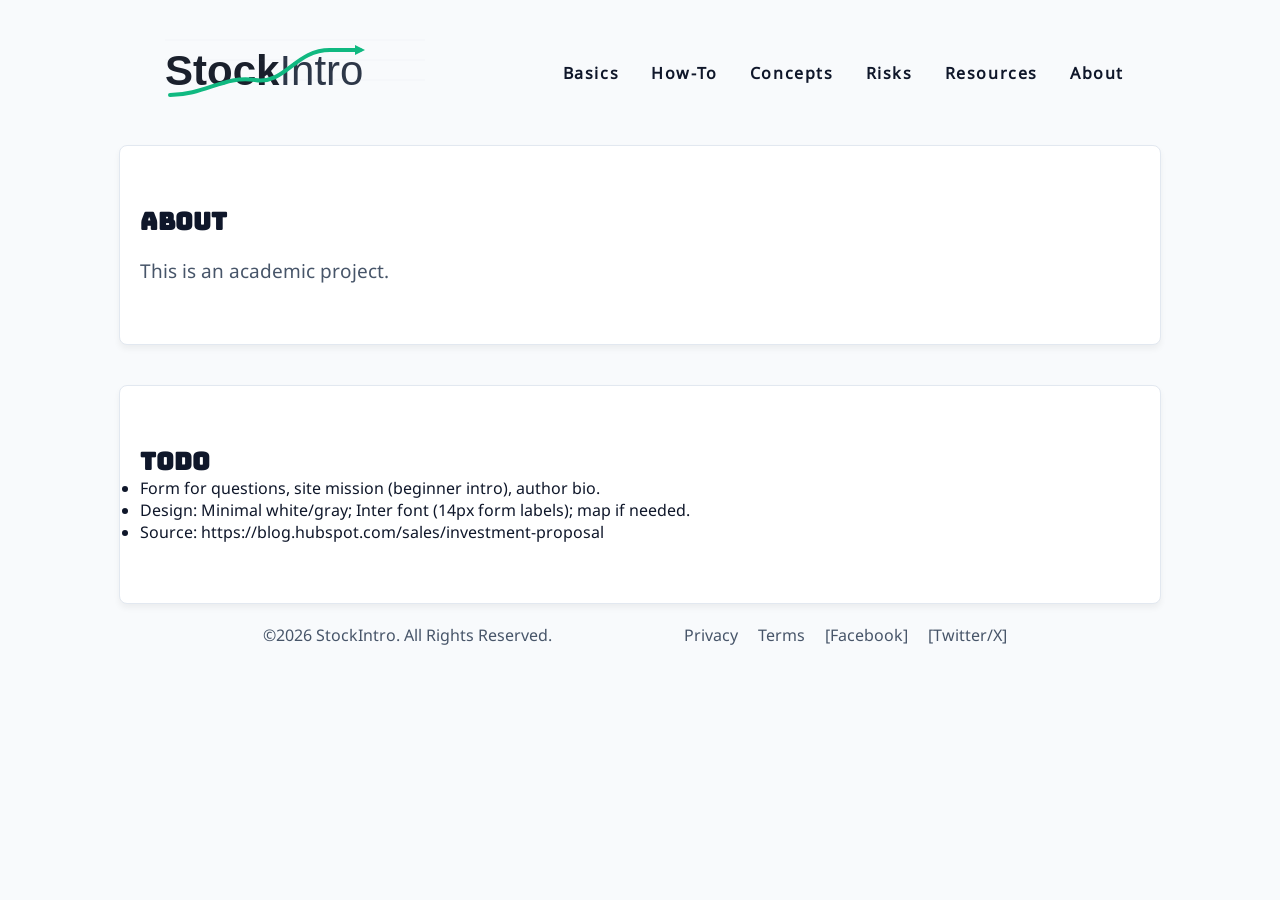
==== about.html @ 41132e2c "add meta to each page" ====
<!doctype html>
<html lang="en-us">
    <head>
        <meta charset="UTF-8" />
        <meta name="viewport" content="width=device-width, initial-scale=1.0" />
        <meta name="description" content="About StockIntro - our origins and where to find us." />
        <meta name="keywords" content="stock trading,intro to stock trading,about,about us" />
        <title>StockInto - About</title>
        <link rel="preload" href="fonts/NotoSans-Regular.woff2" as="font" type="font/woff2" crossorigin />
        <link rel="preload" href="fonts/Bungee-Regular.woff2" as="font" type="font/woff2" crossorigin />
        <link rel="stylesheet" href="css/style.css" />
    </head>
    <body>
        <!-- Header Section -->
        <header>
            <a href="index.html"><img src="images/logo.svg" id="logo" alt="StockIntro" /></a>
            <nav>
                <!-- Navigation Section -->
                <ul>
                    <li><a href="basics.html">Basics</a></li>
                    <li><a href="how-to.html">How-To</a></li>
                    <li><a href="concepts.html">Concepts</a></li>
                    <li><a href="risks.html">Risks</a></li>
                    <li><a href="resources.html">Resources</a></li>
                    <li><a href="about.html">About</a></li>
                </ul>
            </nav>
        </header>
        <main>
            <section class="content">
                <h1>About</h1>
                <p>This is an academic project.</p>
            </section>
            <section class="content-spacer"></section>
            <section class="content">
                <h1>TODO</h1>
                <ul>
                    <li>
                        Form for questions, site mission (beginner intro), author bio.                    </li>
                    <li>
                        Design: Minimal white/gray; Inter font (14px form labels); map if needed.                    </li>
                    <li>
                        Source: https://blog.hubspot.com/sales/investment-proposal                     </li>
                </ul>
            </section>
        </main>
        <footer>
            <p>&copy;2026 StockIntro. All Rights Reserved.</p>
            <ul>
                <li><a href="privacy.html">Privacy</a></li>
                <li><a href="terms.html">Terms</a></li>
                <li><a href="#">[Facebook]</a></li>
                <li><a href="#">[Twitter/X]</a></li>
            </ul>
        </footer>
    </body>
</html>
---- css/style.css ----
/*
    Remove all default padding
*/
* {
    padding: 0;
    margin: 0;
}

:root {
    /* Theme Colours */
    --bg-color: #f8fafc;
    --card-bg: #ffffff;
    --text-primary: #0f172a;
    --text-secondary: #475569;
    --accent-primary: #059669; /* Emerald Green */
    --accent-secondary: #1d4ed8; /* Strong Blue */
    --border-color: #e2e8f0;

    /* Container Sizes */
    --ct-max-width: 1000px;
    --ct-padding: 20px;
    --ct-max-width-without-padding: calc(
        var(--ct-max-width) + var(--ct-padding) * 2
    ); /* add the left & right padding */
}

@font-face {
    font-family: "Noto Sans";
    src:
        url("../fonts/NotoSans-Regular.woff2") format("woff2"),
        url("../fonts/NotoSans-Regular.woff") format("woff");
    font-weight: normal;
    font-style: normal;
    font-display: swap;
}

@font-face {
    font-family: "Bungee";
    src:
        url("../fonts/Bungee-Regular.woff2") format("woff2"),
        url("../fonts/Bungee-Regular.woff") format("woff");
    font-weight: normal;
    font-style: normal;
    font-display: swap;
}

html,
body {
    height: 100vh; /* Use viewport height */
    overflow: auto; /* Prevents scrollbars initially, also prevents overscrolling on MacOS (shows white background) */
    box-sizing: border-box;
}

body {
    font-family: "Noto Sans", sans-serif;
    font-size: 16px;
    background: var(--bg-color);
    color: var(--text-primary);
    height: 100%;
}

header,
main > section,
footer {
    max-width: var(--ct-max-width);
    margin: auto;
    padding: var(--ct-padding);
}

header {
    display: flex;
    justify-content: space-between;
    align-items: center;
}

#logo {
    margin: 0 0 0 5px;
}

nav ul {
    display: flex;
    list-style-type: none;
}

nav li {
    display: block;
    padding: 1em;
}

nav a {
    color: var(--text-primary);
    font-weight: bold;
    text-decoration: none;
    letter-spacing: 0.1em;
}

nav a:hover {
    color: var(--accent-secondary);
}

/*
    On smaller screens, move the logo above on it's own line
*/
@media screen and (min-width: 390px) and (max-width: 767px) {
    header > nav {
        flex-direction: column;
    }
}

#hero {
    text-align: center;
    padding: 60px var(--ct-padding);
    border: 1px solid var(--border-color);
    border-radius: 8px;
    background: var(--card-bg);
    box-shadow: 0 4px 6px rgba(0, 0, 0, 0.05);
}

#hero p {
    margin-top: var(--ct-padding);
    font-size: 1.5em;
    color: var(--text-secondary);
}

#hero-links {
    margin-top: var(--ct-padding);
    display: flex;
    justify-content: space-evenly;
}

#hero-links a {
    text-decoration: none;
    color: var(--accent-primary);
    border: 1px solid var(--accent-primary);
    border-radius: 6px;
    padding: 10px 20px;
    font-size: 1.2em;
    transition: all 0.2s ease;
}

#hero-links a:hover {
    background-color: var(--accent-primary);
    color: #ffffff;
}

#hero-risk-btn {
    color: red;
    border-color: orange;
}
#hero-risk-btn:hover {
    background-color: pink !important;
    color: #000 !important;
    border-color: red !important;
}
#hero-risk-btn:hover span {
    color: #000 !important;
}

/*
 * Using class for content, because we can have multiple generic blocks of content
 */
.content {
    text-align: justify;
    padding: 60px var(--ct-padding);
    border: 1px solid var(--border-color);
    border-radius: 8px;
    background: var(--card-bg);
    box-shadow: 0 4px 6px rgba(0, 0, 0, 0.05);
}

.content p {
    margin-top: var(--ct-padding);
    font-size: 1.2em;
    color: var(--text-secondary);
}

.content-spacer {
    height: var(--ct-padding / 2);
}

h1 {
    font-family: "Bungee", sans-serif;
}

.teasers {
    padding: 0;
    max-width: var(--ct-max-width-without-padding);
    margin: var(--ct-padding) auto;
}

.teasers ul {
    display: flex;
    list-style: none;
    justify-content: space-between;
    gap: 20px;
}

.teasers li {
    border: 1px solid var(--border-color);
    border-radius: 8px;
    padding: var(--ct-padding);
    background: var(--card-bg);
    box-shadow: 0 4px 6px rgba(0, 0, 0, 0.05);
    flex: 1;
    display: flex;
    flex-direction: column;
    justify-content: space-between; /* ensures button pushes to bottom */
}

.teasers h2 {
    text-align: left;
}

.teasers p {
    text-align: left;
    color: var(--text-secondary);
    margin: 10px 0 20px 0;
}

.teasers a {
    display: inline-block;
    align-self: flex-start;
    font-family: "Bungee", sans-serif;
    text-decoration: none;
    color: #ffffff;
    padding: 10px 20px;
    border: none;
    border-radius: 6px;
    background: var(--accent-primary);
    transition: background-color 0.2s;
}

.teasers a:hover {
    background: lightslategray;
}

footer {
    display: flex;
    justify-content: space-evenly;
}

footer ul {
    display: flex;
    list-style: none;
}

footer li {
    margin: 0 10px;
}

footer p,
footer a {
    color: var(--text-secondary);
}

footer a {
    text-decoration: none;
}

footer a:hover {
    color: var(--text-primary);
    text-decoration: underline;
}
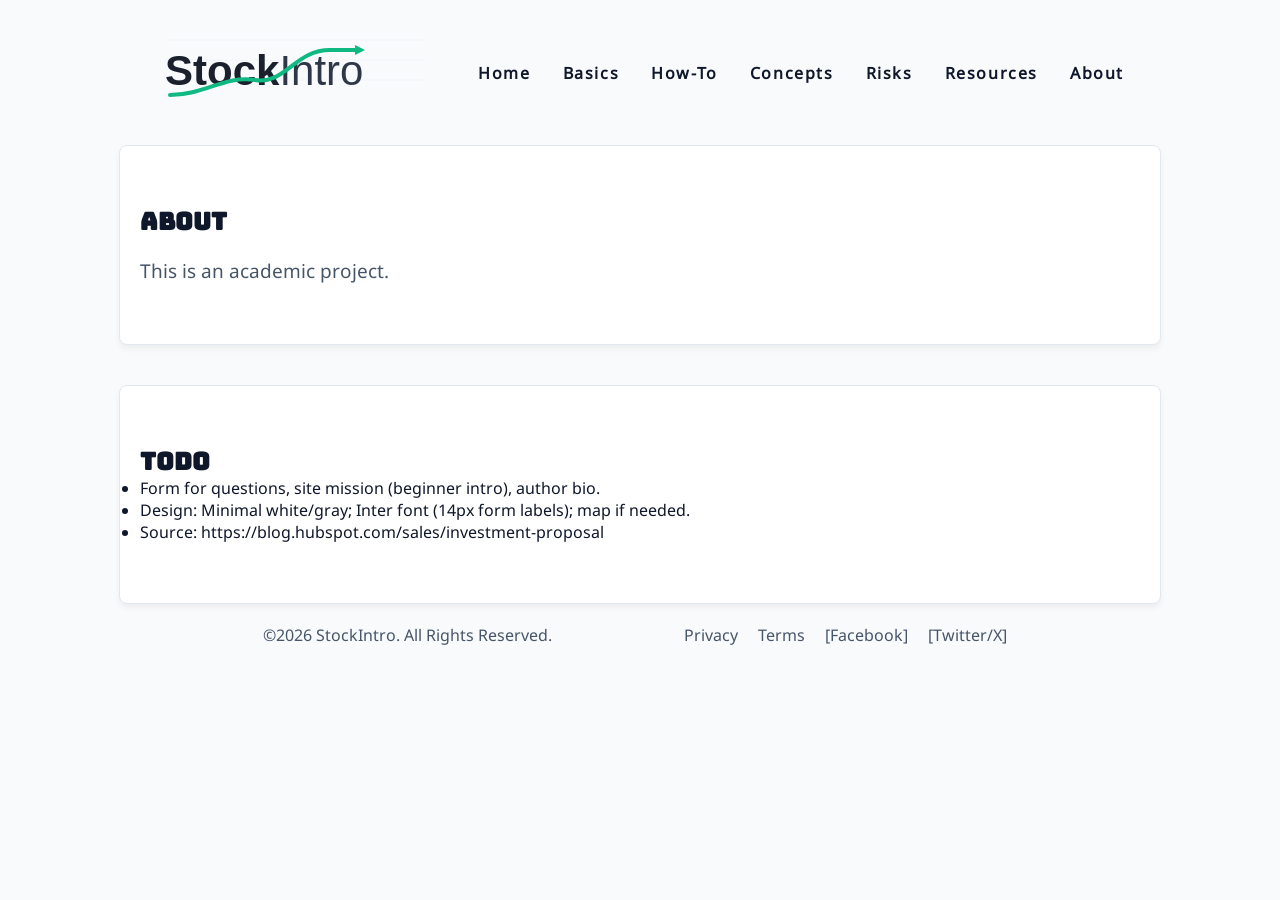
==== commit 6939b324: "replace div in index add home to nav" ====
--- a/about.html
+++ b/about.html
@@ -9,14 +9,17 @@
         <link rel="preload" href="fonts/NotoSans-Regular.woff2" as="font" type="font/woff2" crossorigin />
         <link rel="preload" href="fonts/Bungee-Regular.woff2" as="font" type="font/woff2" crossorigin />
         <link rel="stylesheet" href="css/style.css" />
+        <script src="js/site.js"></script>
     </head>
     <body>
         <!-- Header Section -->
         <header>
             <a href="index.html"><img src="images/logo.svg" id="logo" alt="StockIntro" /></a>
+            <section id="navfocus" onClick="toggleNavMenu()"><!-- Shows a gray background when small menu is toggled to focus the nav menu --></section>
             <nav>
                 <!-- Navigation Section -->
                 <ul>
+                    <li><a href="index.html">Home</a></li>
                     <li><a href="basics.html">Basics</a></li>
                     <li><a href="how-to.html">How-To</a></li>
                     <li><a href="concepts.html">Concepts</a></li>
@@ -25,6 +28,7 @@
                     <li><a href="about.html">About</a></li>
                 </ul>
             </nav>
+            <span id="hamburger" onClick="toggleNavMenu()">&#8801;</span>
         </header>
         <main>
             <section class="content">
--- a/css/style.css
+++ b/css/style.css
@@ -98,48 +98,112 @@
     color: var(--accent-secondary);
 }
 
+#navfocus {
+    position: absolute;
+    top: 0;
+    left: 0;
+    width: 100%;
+    height: 100%;
+    background: #000;
+    opacity: 0.25;
+    display: none;
+    cursor: pointer;
+}
+
+#hamburger {
+    display: none;
+    cursor: pointer;
+    font-size: 3em;
+}
+
 /*
     On smaller screens, move the logo above on it's own line
 */
-@media screen and (min-width: 390px) and (max-width: 767px) {
-    header > nav {
+@media screen and (max-width: 950px) {
+    header > nav ul {
+        display: none;
+        position: absolute;
+        top: 50%;
+        left: 50%;
+        transform: translateY(-50%) translateX(-50%); /* fix the positioning to account for own dimentions */
+        flex-direction: column;
+        background: white;
+        min-width: 200px;
+        border: 1px solid #000;
+    }
+    #hamburger {
+        display: inline-block;
+    }
+
+    /* make the columns wrap to a single row */
+    .teasers ul {
         flex-direction: column;
     }
 }
 
 #hero {
     text-align: center;
-    padding: 60px var(--ct-padding);
-    border: 1px solid var(--border-color);
-    border-radius: 8px;
-    background: var(--card-bg);
-    box-shadow: 0 4px 6px rgba(0, 0, 0, 0.05);
+    padding: 80px var(--ct-padding);
+    border-radius: 12px;
+    background: linear-gradient(135deg, #0f172a 0%, #064e3b 60%, #059669 100%);
+    box-shadow:
+        0 20px 60px rgba(5, 150, 105, 0.25),
+        0 4px 16px rgba(0, 0, 0, 0.3);
+    position: relative;
+    overflow: hidden;
+}
+
+/* Subtle grid pattern overlay */
+#hero::before {
+    content: "";
+    position: absolute;
+    inset: 0;
+    background-image:
+        linear-gradient(rgba(255, 255, 255, 0.04) 1px, transparent 1px),
+        linear-gradient(90deg, rgba(255, 255, 255, 0.04) 1px, transparent 1px);
+    background-size: 40px 40px;
+    pointer-events: none;
+}
+
+#hero h1 {
+    color: #ffffff;
+    position: relative;
 }
 
 #hero p {
     margin-top: var(--ct-padding);
     font-size: 1.5em;
-    color: var(--text-secondary);
+    color: rgba(255, 255, 255, 0.75);
+    position: relative;
 }
 
 #hero-links {
     margin-top: var(--ct-padding);
     display: flex;
     justify-content: space-evenly;
+    position: relative;
 }
 
 #hero-links a {
     text-decoration: none;
-    color: var(--accent-primary);
-    border: 1px solid var(--accent-primary);
+    color: #ffffff;
+    border: 1px solid rgba(255, 255, 255, 0.5);
     border-radius: 6px;
     padding: 10px 20px;
     font-size: 1.2em;
     transition: all 0.2s ease;
+    backdrop-filter: blur(4px);
+    background: rgba(255, 255, 255, 0.1);
+
+    /* align icon */
+    display: inline-flex;
+    align-items: center;
+    gap: 8px;
 }
 
 #hero-links a:hover {
-    background-color: var(--accent-primary);
+    background-color: rgba(255, 255, 255, 0.25);
+    border-color: #ffffff;
     color: #ffffff;
 }
 
@@ -154,6 +218,11 @@
 }
 #hero-risk-btn:hover span {
     color: #000 !important;
+}
+
+.icon-32 {
+    width: 32px;
+    height: 32px;
 }
 
 /*
@@ -178,6 +247,52 @@
     height: var(--ct-padding / 2);
 }
 
+#newsletter {
+    text-align: center;
+}
+
+#newsletter form {
+    display: flex;
+    justify-content: center;
+    gap: 10px;
+    margin-top: var(--ct-padding);
+    flex-wrap: wrap;
+}
+
+#newsletter input[type="email"] {
+    flex: 1;
+    max-width: 360px;
+    padding: 12px 16px;
+    border: 1.5px solid var(--border-color);
+    border-radius: 6px;
+    font-size: 1em;
+    font-family: inherit;
+    background: var(--bg-color);
+    color: var(--text-primary);
+    transition: border-color 0.2s;
+    outline: none;
+}
+
+#newsletter input[type="email"]:focus {
+    border-color: var(--accent-primary);
+}
+
+#newsletter input[type="submit"] {
+    padding: 12px 28px;
+    border: none;
+    border-radius: 6px;
+    background: var(--accent-primary);
+    color: #ffffff;
+    font-family: "Bungee", sans-serif;
+    font-size: 1em;
+    cursor: pointer;
+    transition: background 0.2s;
+}
+
+#newsletter input[type="submit"]:hover {
+    background: #047857;
+}
+
 h1 {
     font-family: "Bungee", sans-serif;
 }
@@ -218,20 +333,34 @@
 }
 
 .teasers a {
-    display: inline-block;
+    display: inline-flex;
+    align-items: center;
+    gap: 6px;
     align-self: flex-start;
     font-family: "Bungee", sans-serif;
     text-decoration: none;
-    color: #ffffff;
-    padding: 10px 20px;
-    border: none;
+    color: var(--accent-primary);
+    padding: 8px 18px;
+    border: 1.5px solid var(--accent-primary);
     border-radius: 6px;
+    background: transparent;
+    font-size: 0.9em;
+    letter-spacing: 0.03em;
+    transition: all 0.2s ease;
+}
+
+.teasers a::after {
+    content: "→";
+    transition: transform 0.2s ease;
+}
+
+.teasers a:hover {
     background: var(--accent-primary);
-    transition: background-color 0.2s;
-}
-
-.teasers a:hover {
-    background: lightslategray;
+    color: #ffffff;
+}
+
+.teasers a:hover::after {
+    transform: translateX(4px);
 }
 
 footer {
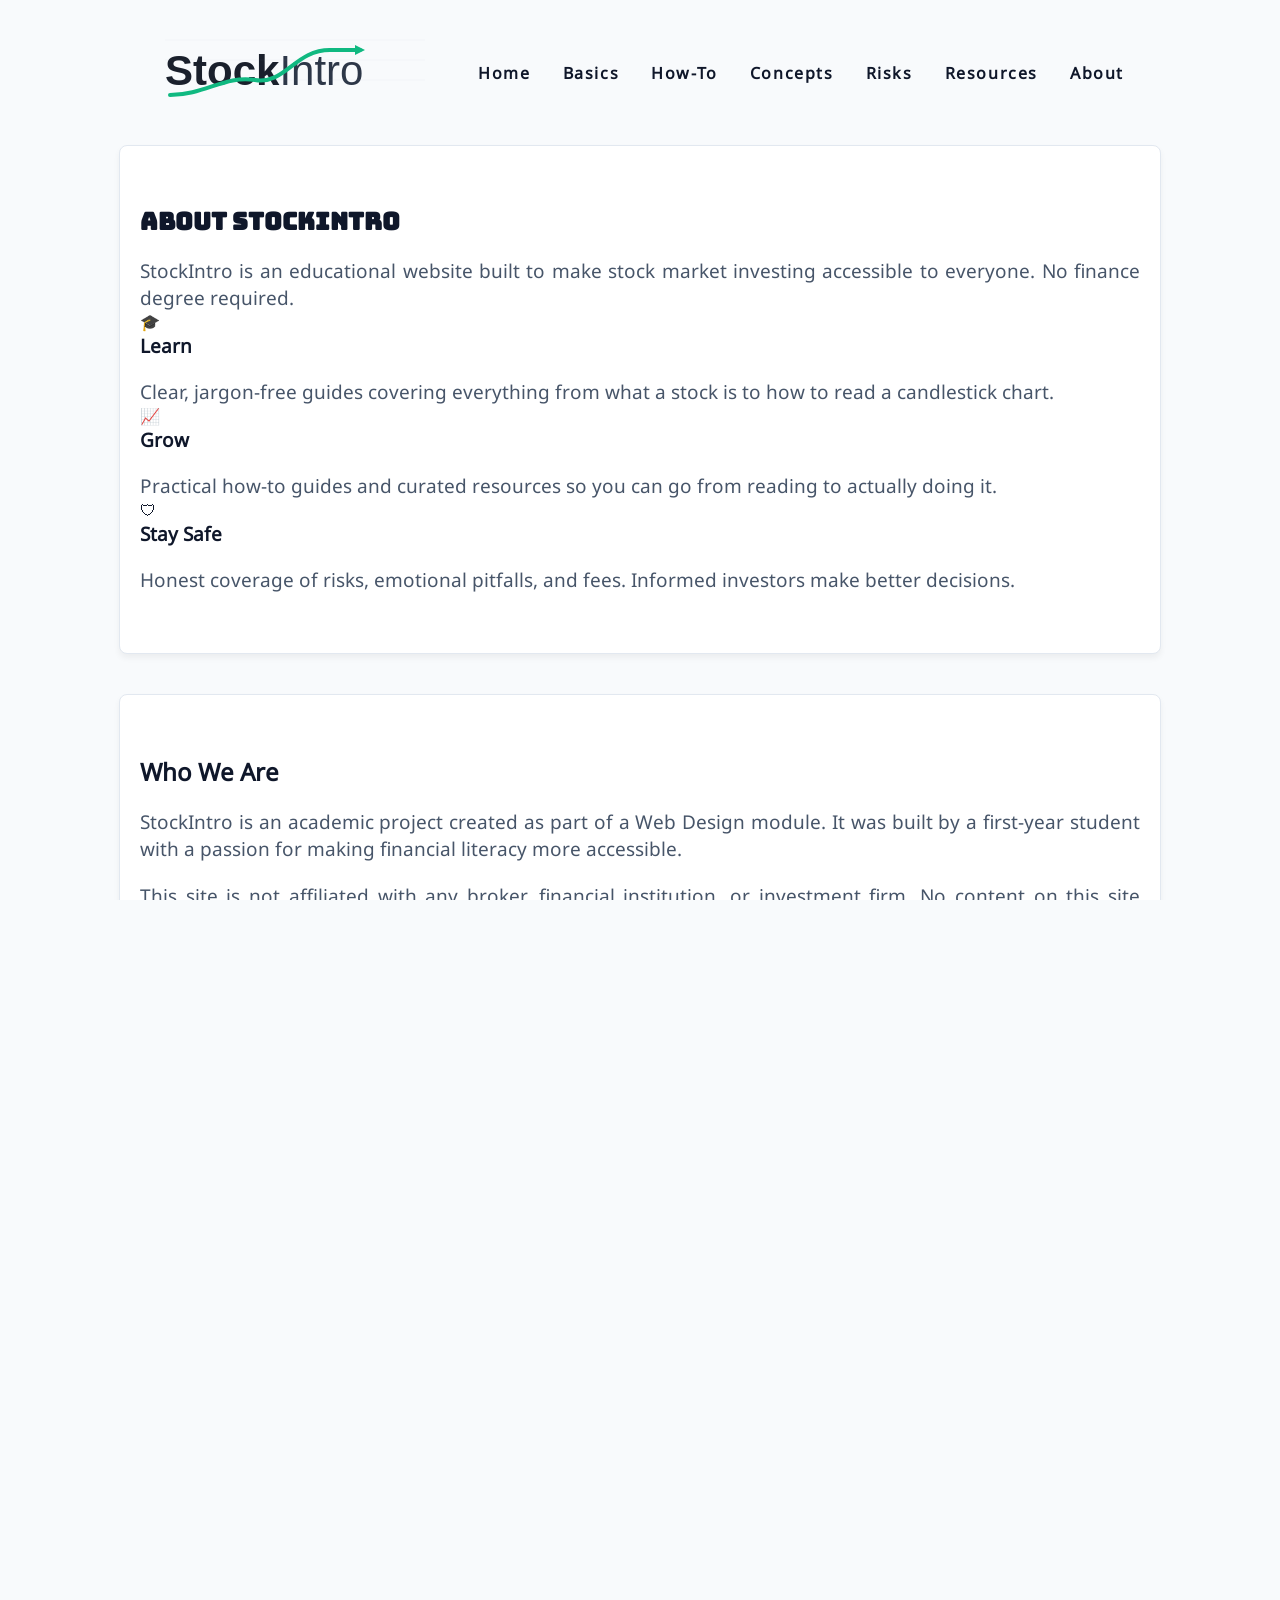
==== commit 4023e5d5: "fix footer icons add about page" ====
--- a/about.html
+++ b/about.html
@@ -3,12 +3,13 @@
     <head>
         <meta charset="UTF-8" />
         <meta name="viewport" content="width=device-width, initial-scale=1.0" />
-        <meta name="description" content="About StockIntro - our origins and where to find us." />
+        <meta name="description" content="About StockIntro - our mission, who we are, and where to find us." />
         <meta name="keywords" content="stock trading,intro to stock trading,about,about us" />
-        <title>StockInto - About</title>
+        <title>StockIntro - About</title>
         <link rel="preload" href="fonts/NotoSans-Regular.woff2" as="font" type="font/woff2" crossorigin />
         <link rel="preload" href="fonts/Bungee-Regular.woff2" as="font" type="font/woff2" crossorigin />
         <link rel="stylesheet" href="css/style.css" />
+        <link rel="stylesheet" href="css/about.css" />
         <script src="js/site.js"></script>
     </head>
     <body>
@@ -31,30 +32,115 @@
             <span id="hamburger" onClick="toggleNavMenu()">&#8801;</span>
         </header>
         <main>
+
+            <!-- Mission -->
             <section class="content">
-                <h1>About</h1>
-                <p>This is an academic project.</p>
+                <h1>About StockIntro</h1>
+                <p>StockIntro is an educational website built to make stock market investing accessible to everyone. No finance degree required.</p>
+
+                <div class="about-mission">
+                    <div class="about-mission-item">
+                        <span class="about-mission-icon">&#127891;</span>
+                        <h3>Learn</h3>
+                        <p>Clear, jargon-free guides covering everything from what a stock is to how to read a candlestick chart.</p>
+                    </div>
+                    <div class="about-mission-item">
+                        <span class="about-mission-icon">&#128200;</span>
+                        <h3>Grow</h3>
+                        <p>Practical how-to guides and curated resources so you can go from reading to actually doing it.</p>
+                    </div>
+                    <div class="about-mission-item">
+                        <span class="about-mission-icon">&#128737;</span>
+                        <h3>Stay Safe</h3>
+                        <p>Honest coverage of risks, emotional pitfalls, and fees. Informed investors make better decisions.</p>
+                    </div>
+                </div>
             </section>
+
             <section class="content-spacer"></section>
+
+            <!-- Who we are -->
             <section class="content">
-                <h1>TODO</h1>
-                <ul>
-                    <li>
-                        Form for questions, site mission (beginner intro), author bio.                    </li>
-                    <li>
-                        Design: Minimal white/gray; Inter font (14px form labels); map if needed.                    </li>
-                    <li>
-                        Source: https://blog.hubspot.com/sales/investment-proposal                     </li>
-                </ul>
+                <h2 class="about-heading">Who We Are</h2>
+                <p>StockIntro is an academic project created as part of a Web Design module. It was built by a first-year student with a passion for making financial literacy more accessible.</p>
+                <p>This site is not affiliated with any broker, financial institution, or investment firm. No content on this site constitutes financial advice.</p>
+
+                <div class="about-stats">
+                    <div class="about-stat">
+                        <span class="about-stat-number">6</span>
+                        <span class="about-stat-label">Pages of content</span>
+                    </div>
+                    <div class="about-stat">
+                        <span class="about-stat-number">10+</span>
+                        <span class="about-stat-label">Key concepts explained</span>
+                    </div>
+                    <div class="about-stat">
+                        <span class="about-stat-number">16+</span>
+                        <span class="about-stat-label">Curated resources</span>
+                    </div>
+                    <div class="about-stat">
+                        <span class="about-stat-number">0</span>
+                        <span class="about-stat-label">Ads or affiliate links</span>
+                    </div>
+                </div>
             </section>
+
+            <section class="content-spacer"></section>
+
+            <!-- Contact / questions -->
+            <section class="content">
+                <h2 class="about-heading">Got a Question?</h2>
+                <p>Have a suggestion, spotted an error, or just want to get in touch? Fill in the form below and we'll get back to you.</p>
+
+                <form class="about-form" action="contact-thanks.html" method="GET">
+                    <div class="about-form-row">
+                        <div class="about-form-group">
+                            <label for="about-name">Name</label>
+                            <input type="text" id="about-name" name="name" placeholder="Your name" autocomplete="name" />
+                        </div>
+                        <div class="about-form-group">
+                            <label for="about-email">Email</label>
+                            <input type="email" id="about-email" name="email" placeholder="you@example.com" autocomplete="email" />
+                        </div>
+                    </div>
+                    <div class="about-form-group">
+                        <label for="about-message">Message</label>
+                        <textarea id="about-message" name="message" rows="5" placeholder="Your message..."></textarea>
+                    </div>
+                    <button type="submit" class="about-form-submit">Send Message &#8594;</button>
+                </form>
+            </section>
+
+            <section class="content-spacer"></section>
+
+            <!-- Find us -->
+            <section class="content">
+                <h2 class="about-heading">Find Us</h2>
+                <p>Our headquarters are located at a very well-known landmark. You can't miss it. If you make it back.</p>
+
+                <div class="about-map-wrap">
+                    <iframe
+                        title="StockIntro HQ, Bermuda Triangle"
+                        src="https://www.google.com/maps/embed?pb=!1m14!1m12!1m3!1d3622855.4970531694!2d-67.5!3d25.0!2m3!1f0!2f0!3f0!3m2!1i1024!2i768!4f13.1!5e0!3m2!1sen!2sie!4v1712345678901"
+                        width="100%"
+                        height="400"
+                        style="border:0;"
+                        allowfullscreen=""
+                        loading="lazy"
+                        referrerpolicy="no-referrer-when-downgrade">
+                    </iframe>
+                </div>
+                <p class="about-map-caption">&#9651; StockIntro HQ, Bermuda Triangle, North Atlantic Ocean. <em>Ships and aircraft not included.</em></p>
+            </section>
+
         </main>
         <footer>
             <p>&copy;2026 StockIntro. All Rights Reserved.</p>
             <ul>
                 <li><a href="privacy.html">Privacy</a></li>
                 <li><a href="terms.html">Terms</a></li>
-                <li><a href="#">[Facebook]</a></li>
-                <li><a href="#">[Twitter/X]</a></li>
+                <li><a href="#"><img src="images/icons/facebook-color-svgrepo-com.svg" class="icon-24" alt="Facebook"></a></li>
+                <li><a href="#"><img src="images/icons/twitter-1-svgrepo-com.svg" class="icon-24" alt="Twitter / X"></a></li>
             </ul>
         </footer>
     </body>
--- a/css/style.css
+++ b/css/style.css
@@ -220,6 +220,10 @@
     color: #000 !important;
 }
 
+.icon-24 {
+    width: 24px;
+    height: 24px;
+}
 .icon-32 {
     width: 32px;
     height: 32px;
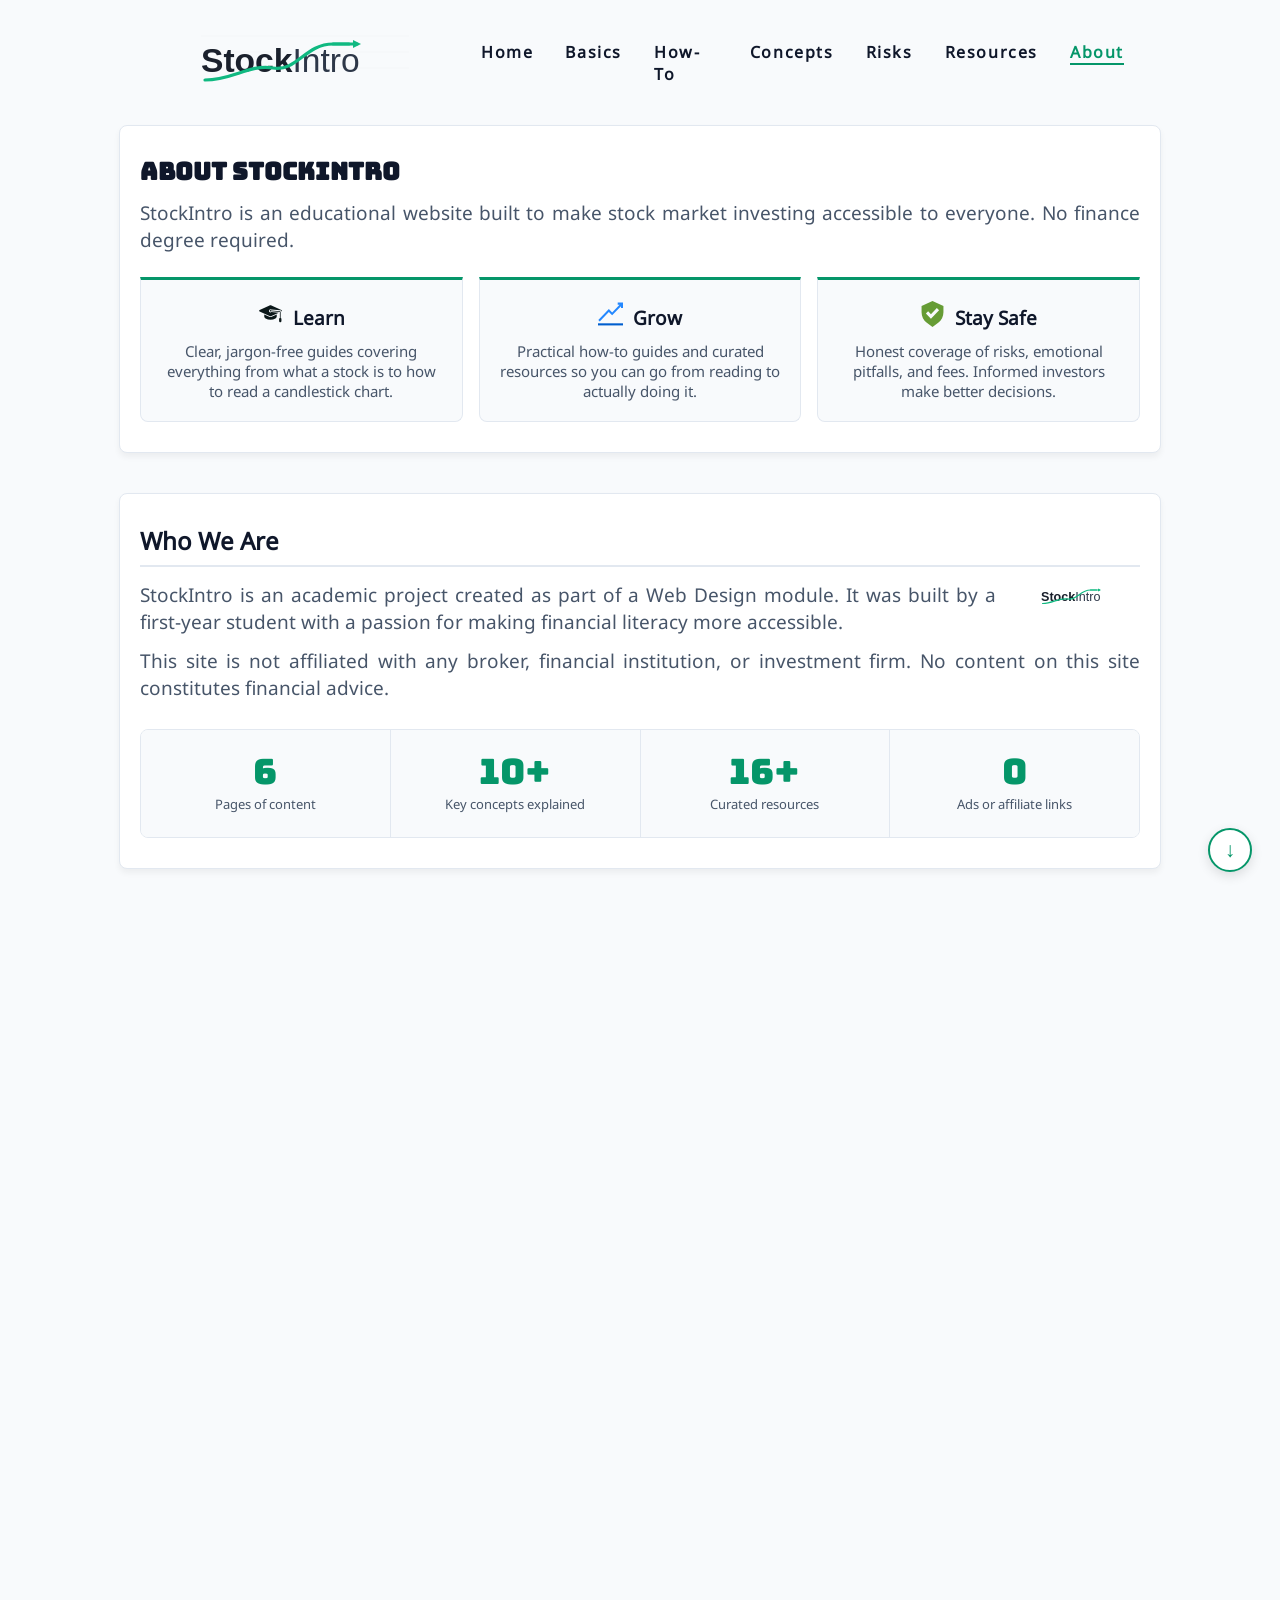
==== commit 596df43f: "add SVG icons" ====
--- a/about.html
+++ b/about.html
@@ -8,14 +8,24 @@
         <title>StockIntro - About</title>
         <link rel="preload" href="fonts/NotoSans-Regular.woff2" as="font" type="font/woff2" crossorigin />
         <link rel="preload" href="fonts/Bungee-Regular.woff2" as="font" type="font/woff2" crossorigin />
+        <link rel="icon" href="images/favicon.svg" type="image/svg+xml" />
         <link rel="stylesheet" href="css/style.css" />
         <link rel="stylesheet" href="css/about.css" />
         <script src="js/site.js"></script>
+        <style>
+            /* Float the logo image in the Who We Are section */
+            .about-float-img {
+                float: right;
+                margin: 0 0 16px 24px;
+                border-radius: 8px;
+                width: 120px;
+            }
+        </style>
     </head>
     <body>
         <!-- Header Section -->
         <header>
-            <a href="index.html"><img src="images/logo.svg" id="logo" alt="StockIntro" /></a>
+            <a href="index.html"><img src="images/logo.svg" id="logo" alt="StockIntro" width="160" height="40" /></a>
             <section id="navfocus" onClick="toggleNavMenu()"><!-- Shows a gray background when small menu is toggled to focus the nav menu --></section>
             <nav>
                 <!-- Navigation Section -->
@@ -40,18 +50,24 @@
 
                 <div class="about-mission">
                     <div class="about-mission-item">
-                        <span class="about-mission-icon">&#127891;</span>
-                        <h3>Learn</h3>
+                        <div class="about-mission-header">
+                            <span class="about-mission-icon"><img src="images/icons/learn-svgrepo-com.svg" alt=""></span>
+                            <h3>Learn</h3>
+                        </div>
                         <p>Clear, jargon-free guides covering everything from what a stock is to how to read a candlestick chart.</p>
                     </div>
                     <div class="about-mission-item">
-                        <span class="about-mission-icon">&#128200;</span>
-                        <h3>Grow</h3>
+                        <div class="about-mission-header">
+                            <span class="about-mission-icon"><img src="images/icons/profit-svgrepo-com.svg" alt=""></span>
+                            <h3>Grow</h3>
+                        </div>
                         <p>Practical how-to guides and curated resources so you can go from reading to actually doing it.</p>
                     </div>
                     <div class="about-mission-item">
-                        <span class="about-mission-icon">&#128737;</span>
-                        <h3>Stay Safe</h3>
+                        <div class="about-mission-header">
+                            <span class="about-mission-icon"><img src="images/icons/shield-check-svgrepo-com.svg" alt=""></span>
+                            <h3>Stay Safe</h3>
+                        </div>
                         <p>Honest coverage of risks, emotional pitfalls, and fees. Informed investors make better decisions.</p>
                     </div>
                 </div>
@@ -62,6 +78,7 @@
             <!-- Who we are -->
             <section class="content">
                 <h2 class="about-heading">Who We Are</h2>
+                <img src="images/logo.svg" alt="StockIntro logo" class="about-float-img" width="120" height="30" />
                 <p>StockIntro is an academic project created as part of a Web Design module. It was built by a first-year student with a passion for making financial literacy more accessible.</p>
                 <p>This site is not affiliated with any broker, financial institution, or investment firm. No content on this site constitutes financial advice.</p>
 
@@ -92,20 +109,21 @@
                 <h2 class="about-heading">Got a Question?</h2>
                 <p>Have a suggestion, spotted an error, or just want to get in touch? Fill in the form below and we'll get back to you.</p>
 
+                <p style="font-size:0.85em; color:var(--text-secondary);">Fields marked <span style="color:red;">*</span> are required.</p>
                 <form class="about-form" action="contact-thanks.html" method="GET">
                     <div class="about-form-row">
                         <div class="about-form-group">
-                            <label for="about-name">Name</label>
-                            <input type="text" id="about-name" name="name" placeholder="Your name" autocomplete="name" />
+                            <label for="about-name">Name <span style="color:red;">*</span></label>
+                            <input type="text" id="about-name" name="name" placeholder="Your name" autocomplete="name" required />
                         </div>
                         <div class="about-form-group">
-                            <label for="about-email">Email</label>
-                            <input type="email" id="about-email" name="email" placeholder="you@example.com" autocomplete="email" />
+                            <label for="about-email">Email <span style="color:red;">*</span></label>
+                            <input type="email" id="about-email" name="email" placeholder="you@example.com" autocomplete="email" required />
                         </div>
                     </div>
                     <div class="about-form-group">
-                        <label for="about-message">Message</label>
-                        <textarea id="about-message" name="message" rows="5" placeholder="Your message..."></textarea>
+                        <label for="about-message">Message <span style="color:red;">*</span></label>
+                        <textarea id="about-message" name="message" rows="5" placeholder="Your message..." required minlength="10"></textarea>
                     </div>
                     <button type="submit" class="about-form-submit">Send Message &#8594;</button>
                 </form>
@@ -114,14 +132,14 @@
             <section class="content-spacer"></section>
 
             <!-- Find us -->
-            <section class="content">
+            <section class="content" id="about-find-us">
                 <h2 class="about-heading">Find Us</h2>
                 <p>Our headquarters are located at a very well-known landmark. You can't miss it. If you make it back.</p>
 
                 <div class="about-map-wrap">
                     <iframe
                         title="StockIntro HQ, Bermuda Triangle"
-                        src="https://www.google.com/maps/embed?pb=!1m14!1m12!1m3!1d3622855.4970531694!2d-67.5!3d25.0!2m3!1f0!2f0!3f0!3m2!1i1024!2i768!4f13.1!5e0!3m2!1sen!2sie!4v1712345678901"
+                        src="https://www.google.com/maps/embed?pb=!1m14!1m12!1m3!1d7000000!2d-67.5!3d25.0!2m3!1f0!2f0!3f0!3m2!1i1024!2i768!4f13.1!5e0!3m2!1sen!2sie!4v1712345678901"
                         width="100%"
                         height="400"
                         style="border:0;"
@@ -130,7 +148,7 @@
                         referrerpolicy="no-referrer-when-downgrade">
                     </iframe>
                 </div>
-                <p class="about-map-caption">&#9651; StockIntro HQ, Bermuda Triangle, North Atlantic Ocean. <em>Ships and aircraft not included.</em></p>
+                <p class="about-map-caption">&#9651; StockIntro HQ, Bermuda Triangle, North Atlantic Ocean.</p>
             </section>
 
         </main>
--- a/css/style.css
+++ b/css/style.css
@@ -71,10 +71,14 @@
     display: flex;
     justify-content: space-between;
     align-items: center;
+    position: relative;
+    z-index: 50;
 }
 
 #logo {
     margin: 0 0 0 5px;
+    width: 320px;
+    height: 80px;
 }
 
 nav ul {
@@ -98,8 +102,14 @@
     color: var(--accent-secondary);
 }
 
+nav a.nav-active {
+    color: var(--accent-primary);
+    font-weight: bold;
+    border-bottom: 2px solid var(--accent-primary);
+}
+
 #navfocus {
-    position: absolute;
+    position: fixed;
     top: 0;
     left: 0;
     width: 100%;
@@ -108,6 +118,7 @@
     opacity: 0.25;
     display: none;
     cursor: pointer;
+    z-index: 49;
 }
 
 #hamburger {
@@ -122,7 +133,7 @@
 @media screen and (max-width: 950px) {
     header > nav ul {
         display: none;
-        position: absolute;
+        position: fixed;
         top: 50%;
         left: 50%;
         transform: translateY(-50%) translateX(-50%); /* fix the positioning to account for own dimentions */
@@ -130,6 +141,7 @@
         background: white;
         min-width: 200px;
         border: 1px solid #000;
+        z-index: 100;
     }
     #hamburger {
         display: inline-block;
@@ -229,16 +241,36 @@
     height: 32px;
 }
 
+.basics-info-icon img,
+.about-mission-icon img,
+.howto-research-icon img,
+.risks-pitfall-icon img,
+.concepts-dividend-icon img,
+.res-card-icon img {
+    width: 1em;
+    height: 1em;
+}
+
+.icon-inline {
+    width: 1.2em;
+    height: 1.2em;
+    vertical-align: middle;
+}
+
 /*
  * Using class for content, because we can have multiple generic blocks of content
  */
 .content {
     text-align: justify;
-    padding: 60px var(--ct-padding);
+    padding: 30px var(--ct-padding);
     border: 1px solid var(--border-color);
     border-radius: 8px;
     background: var(--card-bg);
     box-shadow: 0 4px 6px rgba(0, 0, 0, 0.05);
+}
+
+.content > *:first-child {
+    margin-top: 0;
 }
 
 .content p {
@@ -394,3 +426,52 @@
     color: var(--text-primary);
     text-decoration: underline;
 }
+
+.video-wrap {
+    position: relative;
+    padding-bottom: 56.25%; /* 16:9 */
+    height: 0;
+    margin-top: 20px;
+    border-radius: 8px;
+    overflow: hidden;
+}
+
+.video-wrap iframe {
+    position: absolute;
+    top: 0;
+    left: 0;
+    width: 100%;
+    height: 100%;
+    border: 0;
+}
+
+#scroll-bottom-btn {
+    position: fixed;
+    bottom: 28px;
+    right: 28px;
+    width: 44px;
+    height: 44px;
+    border-radius: 50%;
+    border: 2px solid var(--accent-primary);
+    background: var(--card-bg);
+    color: var(--accent-primary);
+    font-size: 1.3em;
+    cursor: pointer;
+    box-shadow: 0 4px 12px rgba(0, 0, 0, 0.12);
+    transition: background 0.2s, color 0.2s;
+    display: flex;
+    align-items: center;
+    justify-content: center;
+    z-index: 200;
+}
+
+#scroll-bottom-btn:hover {
+    background: var(--accent-primary);
+    color: #ffffff;
+}
+
+@media screen and (max-width: 950px) {
+    #scroll-bottom-btn {
+        display: none;
+    }
+}
--- a/css/about.css
+++ b/css/about.css
@@ -0,0 +1,178 @@
+.about-heading {
+    margin-bottom: 14px;
+    padding-bottom: 8px;
+    border-bottom: 2px solid var(--border-color);
+}
+
+.content > p {
+    margin-top: 12px;
+}
+
+/* Mission cards */
+.about-mission {
+    display: flex;
+    gap: 16px;
+    margin-top: 24px;
+    flex-wrap: wrap;
+}
+
+.about-mission-item {
+    flex: 1;
+    min-width: 180px;
+    background: var(--bg-color);
+    border: 1px solid var(--border-color);
+    border-top: 3px solid var(--accent-primary);
+    border-radius: 0 0 8px 8px;
+    padding: 20px;
+    text-align: center;
+}
+
+.about-mission-header {
+    display: flex;
+    align-items: center;
+    justify-content: center;
+    gap: 10px;
+    margin-bottom: 6px;
+}
+
+.about-mission-icon {
+    font-size: 1.6em;
+    flex-shrink: 0;
+}
+
+.about-mission-item h3 {
+    margin: 0;
+}
+
+.about-mission-item p {
+    color: var(--text-secondary);
+    font-size: 0.93em;
+    margin: 0;
+}
+
+/* Stats row */
+.about-stats {
+    display: flex;
+    gap: 0;
+    margin-top: 28px;
+    border: 1px solid var(--border-color);
+    border-radius: 8px;
+    overflow: hidden;
+    flex-wrap: wrap;
+}
+
+.about-stat {
+    flex: 1;
+    min-width: 120px;
+    display: flex;
+    flex-direction: column;
+    align-items: center;
+    padding: 24px 16px;
+    border-right: 1px solid var(--border-color);
+    background: var(--bg-color);
+    text-align: center;
+}
+
+.about-stat:last-child {
+    border-right: none;
+}
+
+.about-stat-number {
+    font-family: "Bungee", sans-serif;
+    font-size: 2.2em;
+    color: var(--accent-primary);
+    line-height: 1;
+}
+
+.about-stat-label {
+    font-size: 0.82em;
+    color: var(--text-secondary);
+    margin-top: 6px;
+}
+
+/* Contact form */
+.about-form {
+    margin-top: 24px;
+    display: flex;
+    flex-direction: column;
+    gap: 16px;
+}
+
+.about-form-row {
+    display: flex;
+    gap: 16px;
+    flex-wrap: wrap;
+}
+
+.about-form-group {
+    flex: 1;
+    min-width: 200px;
+    display: flex;
+    flex-direction: column;
+    gap: 6px;
+}
+
+.about-form-group label {
+    font-size: 0.9em;
+    font-weight: bold;
+    color: var(--text-primary);
+}
+
+.about-form-group input,
+.about-form-group textarea {
+    padding: 11px 14px;
+    border: 1.5px solid var(--border-color);
+    border-radius: 6px;
+    font-size: 1em;
+    font-family: inherit;
+    background: var(--bg-color);
+    color: var(--text-primary);
+    transition: border-color 0.2s;
+    outline: none;
+    resize: vertical;
+}
+
+.about-form-group input:focus,
+.about-form-group textarea:focus {
+    border-color: var(--accent-primary);
+}
+
+.about-form-submit {
+    align-self: flex-start;
+    padding: 12px 28px;
+    border: none;
+    border-radius: 6px;
+    background: var(--accent-primary);
+    color: #ffffff;
+    font-family: "Bungee", sans-serif;
+    font-size: 1em;
+    cursor: pointer;
+    transition: background 0.2s;
+}
+
+.about-form-submit:hover {
+    background: #047857;
+}
+
+/* Find Us section background image */
+#about-find-us {
+    background-image: url('../images/logo.svg');
+    background-repeat: no-repeat;
+    background-position: right 20px center;
+    background-size: 80px;
+}
+
+/* Map */
+.about-map-wrap {
+    margin-top: 20px;
+    border-radius: 8px;
+    overflow: hidden;
+    border: 1px solid var(--border-color);
+}
+
+.about-map-caption {
+    margin-top: 10px !important;
+    font-size: 0.88em;
+    color: var(--text-secondary);
+    text-align: center;
+}
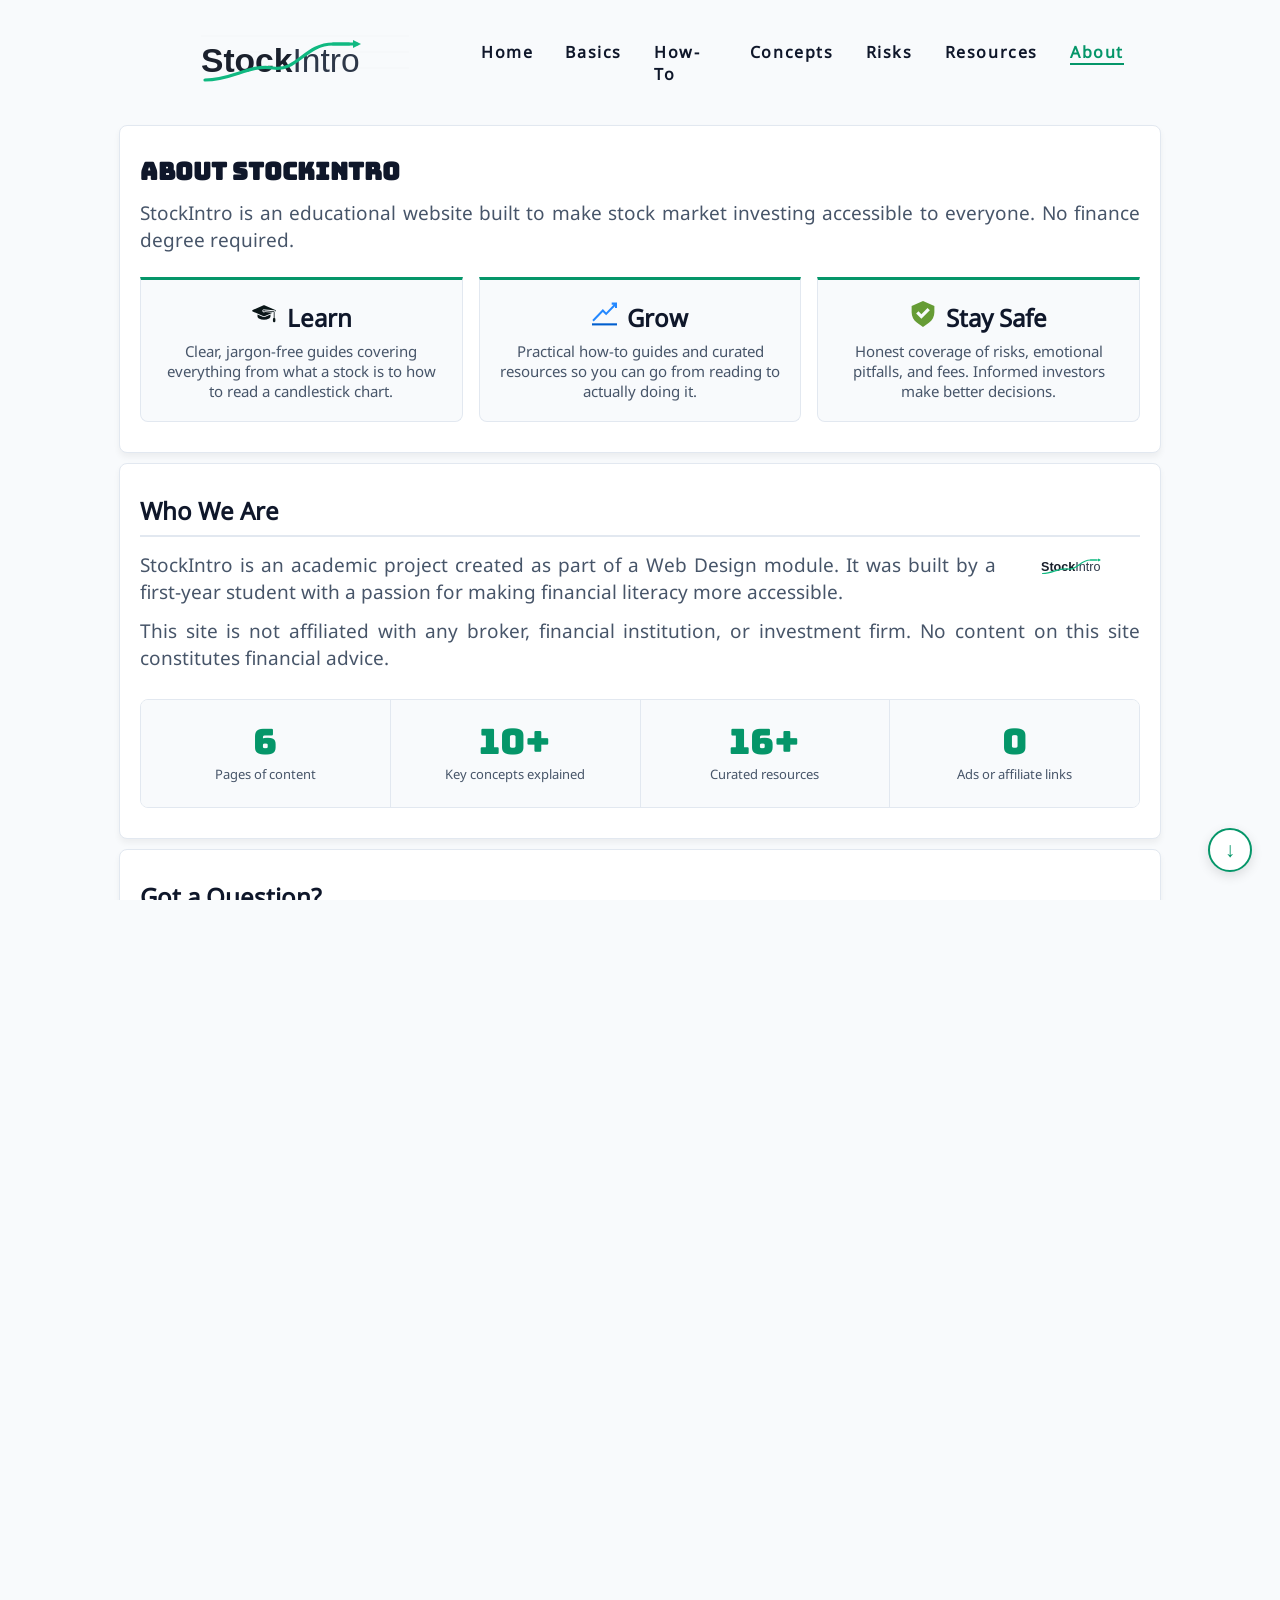
==== commit 42da3c45: "css fixes" ====
--- a/about.html
+++ b/about.html
@@ -1,16 +1,16 @@
 <!doctype html>
 <html lang="en-us">
     <head>
-        <meta charset="UTF-8" />
-        <meta name="viewport" content="width=device-width, initial-scale=1.0" />
-        <meta name="description" content="About StockIntro - our mission, who we are, and where to find us." />
-        <meta name="keywords" content="stock trading,intro to stock trading,about,about us" />
+        <meta charset="UTF-8">
+        <meta name="viewport" content="width=device-width, initial-scale=1.0">
+        <meta name="description" content="About StockIntro - our mission, who we are, and where to find us.">
+        <meta name="keywords" content="stock trading,intro to stock trading,about,about us">
         <title>StockIntro - About</title>
-        <link rel="preload" href="fonts/NotoSans-Regular.woff2" as="font" type="font/woff2" crossorigin />
-        <link rel="preload" href="fonts/Bungee-Regular.woff2" as="font" type="font/woff2" crossorigin />
-        <link rel="icon" href="images/favicon.svg" type="image/svg+xml" />
-        <link rel="stylesheet" href="css/style.css" />
-        <link rel="stylesheet" href="css/about.css" />
+        <link rel="preload" href="fonts/NotoSans-Regular.woff2" as="font" type="font/woff2" crossorigin>
+        <link rel="preload" href="fonts/Bungee-Regular.woff2" as="font" type="font/woff2" crossorigin>
+        <link rel="icon" href="images/favicon.svg" type="image/svg+xml">
+        <link rel="stylesheet" href="css/style.css">
+        <link rel="stylesheet" href="css/about.css">
         <script src="js/site.js"></script>
         <style>
             /* Float the logo image in the Who We Are section */
@@ -25,8 +25,8 @@
     <body>
         <!-- Header Section -->
         <header>
-            <a href="index.html"><img src="images/logo.svg" id="logo" alt="StockIntro" width="160" height="40" /></a>
-            <section id="navfocus" onClick="toggleNavMenu()"><!-- Shows a gray background when small menu is toggled to focus the nav menu --></section>
+            <a href="index.html"><img src="images/logo.svg" id="logo" alt="StockIntro" width="160" height="40"></a>
+            <div id="navfocus" onClick="toggleNavMenu()"><!-- Shows a gray background when small menu is toggled to focus the nav menu --></div>
             <nav>
                 <!-- Navigation Section -->
                 <ul>
@@ -52,33 +52,33 @@
                     <div class="about-mission-item">
                         <div class="about-mission-header">
                             <span class="about-mission-icon"><img src="images/icons/learn-svgrepo-com.svg" alt=""></span>
-                            <h3>Learn</h3>
+                            <h2>Learn</h2>
                         </div>
                         <p>Clear, jargon-free guides covering everything from what a stock is to how to read a candlestick chart.</p>
                     </div>
                     <div class="about-mission-item">
                         <div class="about-mission-header">
                             <span class="about-mission-icon"><img src="images/icons/profit-svgrepo-com.svg" alt=""></span>
-                            <h3>Grow</h3>
+                            <h2>Grow</h2>
                         </div>
                         <p>Practical how-to guides and curated resources so you can go from reading to actually doing it.</p>
                     </div>
                     <div class="about-mission-item">
                         <div class="about-mission-header">
                             <span class="about-mission-icon"><img src="images/icons/shield-check-svgrepo-com.svg" alt=""></span>
-                            <h3>Stay Safe</h3>
+                            <h2>Stay Safe</h2>
                         </div>
                         <p>Honest coverage of risks, emotional pitfalls, and fees. Informed investors make better decisions.</p>
                     </div>
                 </div>
             </section>
 
-            <section class="content-spacer"></section>
+            <div class="content-spacer"></div>
 
             <!-- Who we are -->
             <section class="content">
                 <h2 class="about-heading">Who We Are</h2>
-                <img src="images/logo.svg" alt="StockIntro logo" class="about-float-img" width="120" height="30" />
+                <img src="images/logo.svg" alt="StockIntro logo" class="about-float-img" width="120" height="30">
                 <p>StockIntro is an academic project created as part of a Web Design module. It was built by a first-year student with a passion for making financial literacy more accessible.</p>
                 <p>This site is not affiliated with any broker, financial institution, or investment firm. No content on this site constitutes financial advice.</p>
 
@@ -102,7 +102,7 @@
                 </div>
             </section>
 
-            <section class="content-spacer"></section>
+            <div class="content-spacer"></div>
 
             <!-- Contact / questions -->
             <section class="content">
@@ -114,11 +114,11 @@
                     <div class="about-form-row">
                         <div class="about-form-group">
                             <label for="about-name">Name <span style="color:red;">*</span></label>
-                            <input type="text" id="about-name" name="name" placeholder="Your name" autocomplete="name" required />
+                            <input type="text" id="about-name" name="name" placeholder="Your name" autocomplete="name" required>
                         </div>
                         <div class="about-form-group">
                             <label for="about-email">Email <span style="color:red;">*</span></label>
-                            <input type="email" id="about-email" name="email" placeholder="you@example.com" autocomplete="email" required />
+                            <input type="email" id="about-email" name="email" placeholder="you@example.com" autocomplete="email" required>
                         </div>
                     </div>
                     <div class="about-form-group">
@@ -129,7 +129,7 @@
                 </form>
             </section>
 
-            <section class="content-spacer"></section>
+            <div class="content-spacer"></div>
 
             <!-- Find us -->
             <section class="content" id="about-find-us">
@@ -140,7 +140,6 @@
                     <iframe
                         title="StockIntro HQ, Bermuda Triangle"
                         src="https://www.google.com/maps/embed?pb=!1m14!1m12!1m3!1d7000000!2d-67.5!3d25.0!2m3!1f0!2f0!3f0!3m2!1i1024!2i768!4f13.1!5e0!3m2!1sen!2sie!4v1712345678901"
-                        width="100%"
                         height="400"
                         style="border:0;"
                         allowfullscreen=""
--- a/css/style.css
+++ b/css/style.css
@@ -61,6 +61,7 @@
 
 header,
 main > section,
+main > article,
 footer {
     max-width: var(--ct-max-width);
     margin: auto;
@@ -280,7 +281,7 @@
 }
 
 .content-spacer {
-    height: var(--ct-padding / 2);
+    height: calc(var(--ct-padding) / 2);
 }
 
 #newsletter {
--- a/css/about.css
+++ b/css/about.css
@@ -40,7 +40,7 @@
     flex-shrink: 0;
 }
 
-.about-mission-item h3 {
+.about-mission-item h2 {
     margin: 0;
 }
 
@@ -163,6 +163,11 @@
 }
 
 /* Map */
+.about-map-wrap iframe {
+    width: 100%;
+    display: block;
+}
+
 .about-map-wrap {
     margin-top: 20px;
     border-radius: 8px;
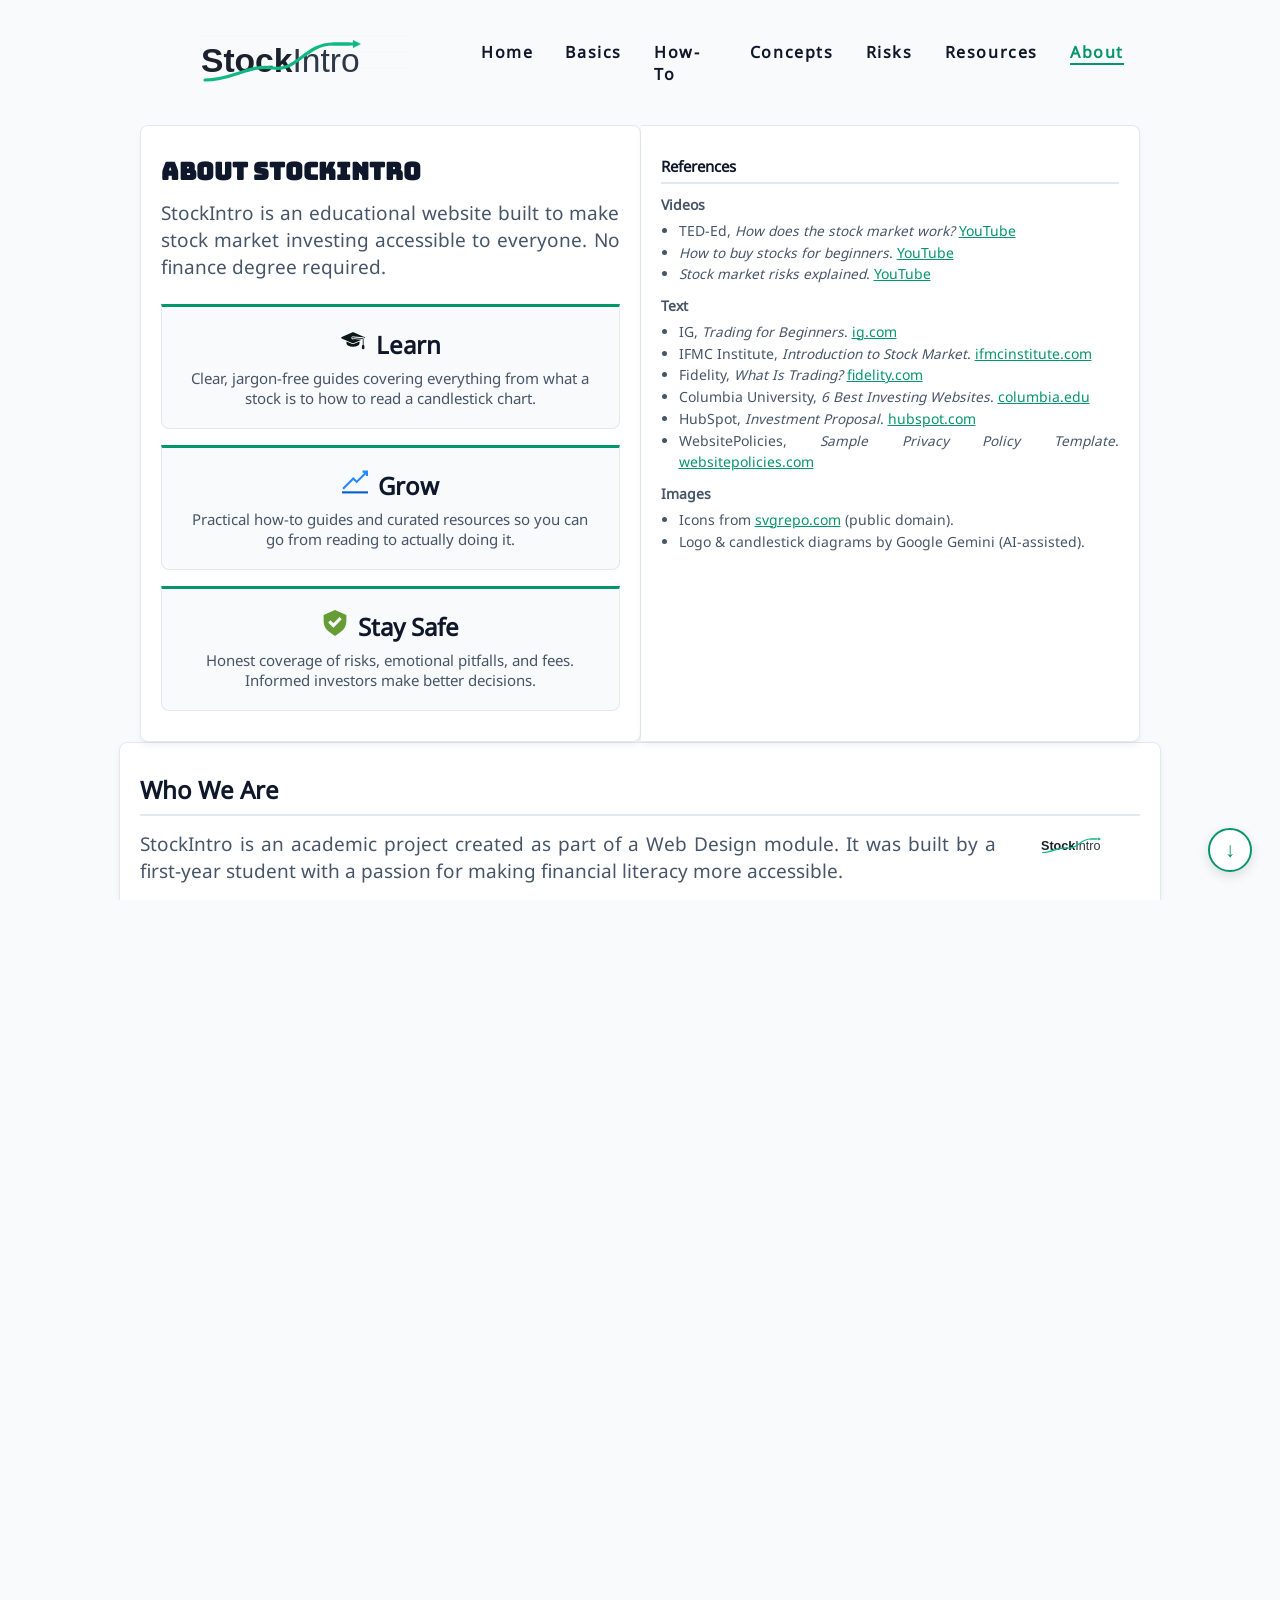
==== commit 1ab2a3d0: "add vertical aside to about" ====
--- a/about.html
+++ b/about.html
@@ -44,36 +44,65 @@
         <main>
 
             <!-- Mission -->
-            <section class="content">
-                <h1>About StockIntro</h1>
-                <p>StockIntro is an educational website built to make stock market investing accessible to everyone. No finance degree required.</p>
+            <div class="about-mission-row">
+                <section class="content">
+                    <h1>About StockIntro</h1>
+                    <p>StockIntro is an educational website built to make stock market investing accessible to everyone. No finance degree required.</p>
 
-                <div class="about-mission">
-                    <div class="about-mission-item">
-                        <div class="about-mission-header">
-                            <span class="about-mission-icon"><img src="images/icons/learn-svgrepo-com.svg" alt=""></span>
-                            <h2>Learn</h2>
+                    <div class="about-mission">
+                        <div class="about-mission-item">
+                            <div class="about-mission-header">
+                                <span class="about-mission-icon"><img src="images/icons/learn-svgrepo-com.svg" alt=""></span>
+                                <h2>Learn</h2>
+                            </div>
+                            <p>Clear, jargon-free guides covering everything from what a stock is to how to read a candlestick chart.</p>
                         </div>
-                        <p>Clear, jargon-free guides covering everything from what a stock is to how to read a candlestick chart.</p>
+                        <div class="about-mission-item">
+                            <div class="about-mission-header">
+                                <span class="about-mission-icon"><img src="images/icons/profit-svgrepo-com.svg" alt=""></span>
+                                <h2>Grow</h2>
+                            </div>
+                            <p>Practical how-to guides and curated resources so you can go from reading to actually doing it.</p>
+                        </div>
+                        <div class="about-mission-item">
+                            <div class="about-mission-header">
+                                <span class="about-mission-icon"><img src="images/icons/shield-check-svgrepo-com.svg" alt=""></span>
+                                <h2>Stay Safe</h2>
+                            </div>
+                            <p>Honest coverage of risks, emotional pitfalls, and fees. Informed investors make better decisions.</p>
+                        </div>
                     </div>
-                    <div class="about-mission-item">
-                        <div class="about-mission-header">
-                            <span class="about-mission-icon"><img src="images/icons/profit-svgrepo-com.svg" alt=""></span>
-                            <h2>Grow</h2>
-                        </div>
-                        <p>Practical how-to guides and curated resources so you can go from reading to actually doing it.</p>
-                    </div>
-                    <div class="about-mission-item">
-                        <div class="about-mission-header">
-                            <span class="about-mission-icon"><img src="images/icons/shield-check-svgrepo-com.svg" alt=""></span>
-                            <h2>Stay Safe</h2>
-                        </div>
-                        <p>Honest coverage of risks, emotional pitfalls, and fees. Informed investors make better decisions.</p>
-                    </div>
-                </div>
-            </section>
+                </section>
 
-            <div class="content-spacer"></div>
+                <aside class="about-references content">
+                    <h2>References</h2>
+                    <ul>
+                        <li><b>Videos</b>
+                            <ul>
+                                <li>TED-Ed, <i>How does the stock market work?</i> <a href="https://www.youtube.com/watch?v=p7HKvqRI_Bo" target="_blank" rel="noopener noreferrer">YouTube</a></li>
+                                <li><i>How to buy stocks for beginners</i>. <a href="https://www.youtube.com/watch?v=bBiKjdY_Smc" target="_blank" rel="noopener noreferrer">YouTube</a></li>
+                                <li><i>Stock market risks explained</i>. <a href="https://www.youtube.com/watch?v=eFf3Yk1B1VE" target="_blank" rel="noopener noreferrer">YouTube</a></li>
+                            </ul>
+                        </li>
+                        <li><b>Text</b>
+                            <ul>
+                                <li>IG, <i>Trading for Beginners</i>. <a href="https://www.ig.com/en/trading-need-to-knows/trading-for-beginners" target="_blank" rel="noopener noreferrer">ig.com</a></li>
+                                <li>IFMC Institute, <i>Introduction to Stock Market</i>. <a href="https://www.ifmcinstitute.com/introduction-to-stock-market/" target="_blank" rel="noopener noreferrer">ifmcinstitute.com</a></li>
+                                <li>Fidelity, <i>What Is Trading?</i> <a href="https://www.fidelity.com/learning-center/smart-money/what-is-trading" target="_blank" rel="noopener noreferrer">fidelity.com</a></li>
+                                <li>Columbia University, <i>6 Best Investing Websites</i>. <a href="https://www.columbia.edu/~tmd2142/6-best-investing-websites.html" target="_blank" rel="noopener noreferrer">columbia.edu</a></li>
+                                <li>HubSpot, <i>Investment Proposal</i>. <a href="https://blog.hubspot.com/sales/investment-proposal" target="_blank" rel="noopener noreferrer">hubspot.com</a></li>
+                                <li>WebsitePolicies, <i>Sample Privacy Policy Template</i>. <a href="https://www.websitepolicies.com/blog/sample-privacy-policy-template" target="_blank" rel="noopener noreferrer">websitepolicies.com</a></li>
+                            </ul>
+                        </li>
+                        <li><b>Images</b>
+                            <ul>
+                                <li>Icons from <a href="https://www.svgrepo.com" target="_blank" rel="noopener noreferrer">svgrepo.com</a> (public domain).</li>
+                                <li>Logo &amp; candlestick diagrams by Google Gemini (AI-assisted).</li>
+                            </ul>
+                        </li>
+                    </ul>
+                </aside>
+            </div>
 
             <!-- Who we are -->
             <section class="content">
@@ -102,8 +131,6 @@
                 </div>
             </section>
 
-            <div class="content-spacer"></div>
-
             <!-- Contact / questions -->
             <section class="content">
                 <h2 class="about-heading">Got a Question?</h2>
@@ -128,8 +155,6 @@
                     <button type="submit" class="about-form-submit">Send Message &#8594;</button>
                 </form>
             </section>
-
-            <div class="content-spacer"></div>
 
             <!-- Find us -->
             <section class="content" id="about-find-us">
--- a/css/style.css
+++ b/css/style.css
@@ -280,8 +280,8 @@
     color: var(--text-secondary);
 }
 
-.content-spacer {
-    height: calc(var(--ct-padding) / 2);
+main > .content + .content {
+    margin-top: calc(var(--ct-padding) / 2);
 }
 
 #newsletter {
--- a/css/about.css
+++ b/css/about.css
@@ -2,6 +2,53 @@
     margin-bottom: 14px;
     padding-bottom: 8px;
     border-bottom: 2px solid var(--border-color);
+}
+
+.about-mission-row {
+    display: flex;
+    gap: 0;
+    max-width: var(--ct-max-width);
+    margin: auto;
+    padding: 0 var(--ct-padding);
+}
+
+.about-mission-row > .content {
+    flex: 1;
+}
+
+.about-references {
+    flex: 0 0 280px;
+    border-left: none;
+    border-radius: 0 8px 8px 0;
+    font-size: 0.85em;
+}
+
+.about-references h2 {
+    font-size: 1.1em;
+    margin-bottom: 10px;
+    padding-bottom: 6px;
+    border-bottom: 2px solid var(--border-color);
+}
+
+.about-references ul {
+    list-style: none;
+    padding: 0;
+}
+
+.about-references > ul > li {
+    margin-top: 10px;
+    color: var(--text-secondary);
+    line-height: 1.6;
+}
+
+.about-references ul ul {
+    list-style: disc;
+    padding-left: 18px;
+    margin-top: 4px;
+}
+
+.about-references a {
+    color: var(--accent-primary);
 }
 
 .content > p {
@@ -181,3 +228,23 @@
     color: var(--text-secondary);
     text-align: center;
 }
+
+@media screen and (max-width: 950px) {
+    .about-mission-row {
+        flex-direction: column;
+        padding: 0;
+    }
+
+    .about-mission-row > .content {
+        max-width: var(--ct-max-width);
+        margin: auto;
+        padding: var(--ct-padding);
+    }
+
+    .about-references {
+        flex: auto;
+        border-left: 1px solid var(--border-color);
+        border-radius: 0 0 8px 8px;
+        border-top: none;
+    }
+}
